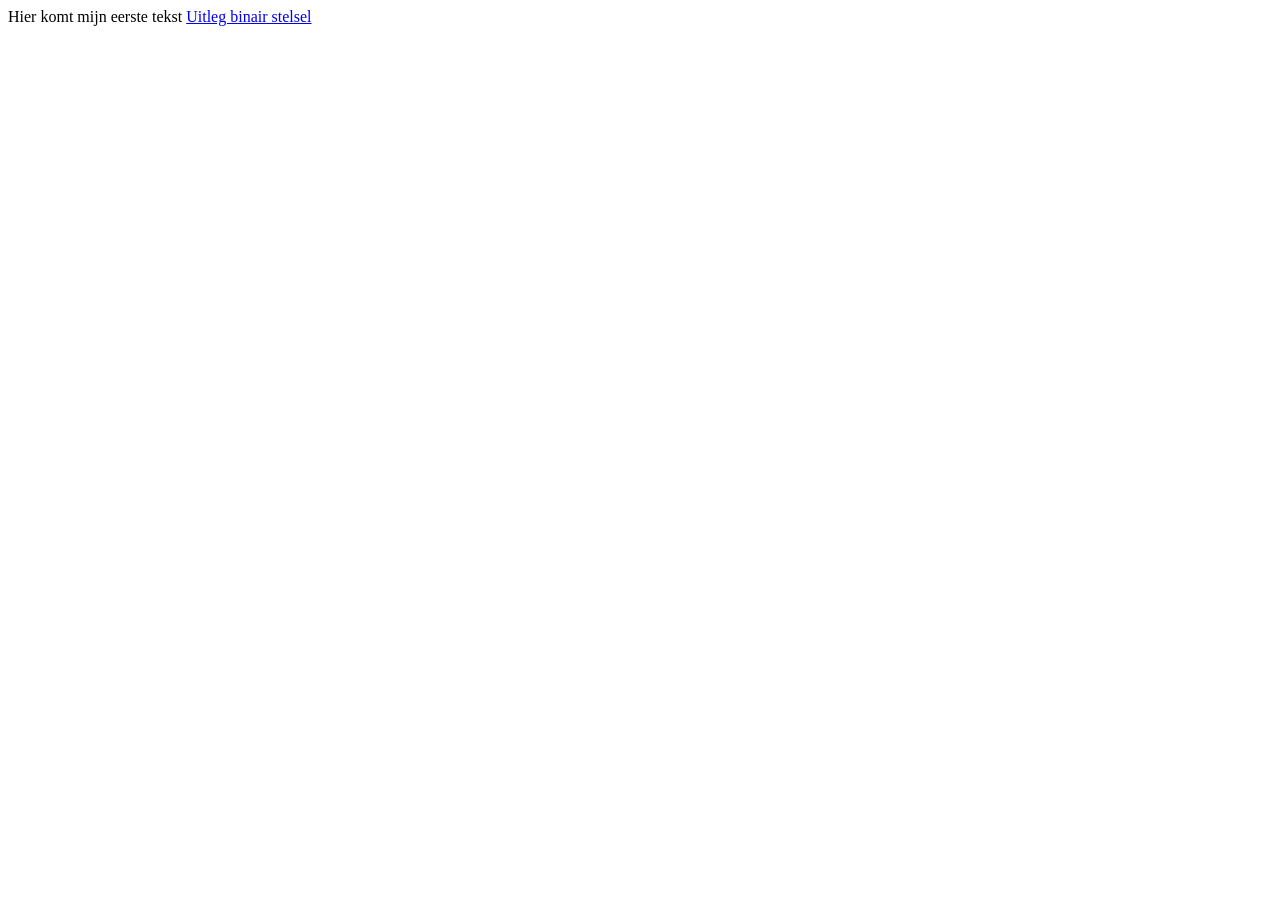
==== index.html @ 841c455b "yo" ====
<!DOCTYPE html> <!--dit is de homepage van mijn site-->
<html> <!--dit is het html-element-->
<head>
<title>Het eerste begin</title>
<meta charset="utf-8">
</head>
<body>

Hier komt mijn eerste tekst

<a href="binairstelsel.html">Uitleg binair stelsel</a>

</body>
</html>
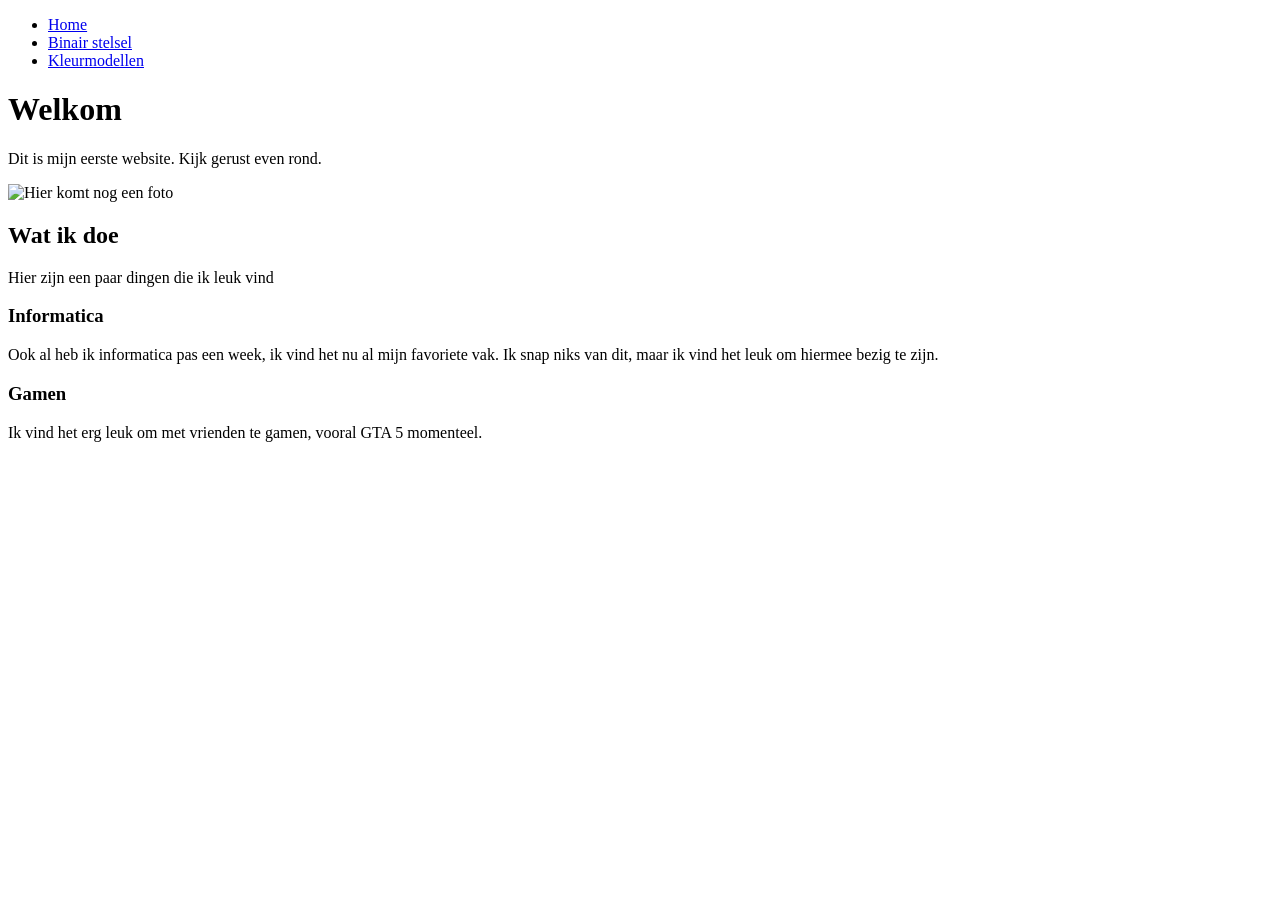
==== commit c68ff277: "officieel" ====
--- a/index.html
+++ b/index.html
@@ -1,14 +1,54 @@
-<!DOCTYPE html> <!--dit is de homepage van mijn site-->
-<html> <!--dit is het html-element-->
-<head>
-<title>Het eerste begin</title>
-<meta charset="utf-8">
-</head>
-<body>
+<!DOCTYPE html> <!-- dit is de homepage van mijn site -->
+<html lang="nl"> <!-- hier begint de pagina -->
+  <head>
+    <title>Mijn website</title>
+    <meta charset="utf-8">
+    <!-- hier koppel ik het css-bestand aan deze pagina -->
+    <link rel="stylesheet" type="text/css" href="opmaak.css">
+  </head>
+  <body>
 
-Hier komt mijn eerste tekst
+    <!-- bovenste deel: links het menu en de tekst, rechts de foto -->
+    <div class="boven">
 
-<a href="binairstelsel.html">Uitleg binair stelsel</a>
+      <div class="links">
+        <!-- het menu, dit staat op elke pagina hetzelfde -->
+        <ul>
+          <li><a href="index.html">Home</a></li>
+          <li><a href="binairstelsel.html">Binair stelsel</a></li>
+          <li><a href="kleurmodellen.html">Kleurmodellen</a></li>
+        </ul>
 
-</body>
-</html>+        <h1>Welkom</h1>
+        <p>Dit is mijn eerste website. Kijk gerust even rond.</p>
+      </div>
+
+      <div class="foto">
+        <img src="foto.jpg" alt="Hier komt nog een foto">
+      </div>
+
+    </div>
+
+    <!-- onderste deel: wat ik doe -->
+    <div class="wat">
+      <h2>Wat ik doe</h2>
+      <p>Hier zijn een paar dingen die ik leuk vind</p>
+
+      <!-- twee kolommen naast elkaar -->
+      <div class="kolommen">
+
+        <div class="kolom1">
+          <h3>Informatica</h3>
+          <p>Ook al heb ik informatica pas een week, ik vind het nu al mijn favoriete vak. Ik snap niks van dit, maar ik vind het leuk om hiermee bezig te zijn.</p>
+        </div>
+
+        <div class="kolom2">
+          <h3>Gamen</h3>
+          <p>Ik vind het erg leuk om met vrienden te gamen, vooral GTA 5 momenteel.</p>
+        </div>
+
+      </div>
+    </div>
+
+  </body>
+</html>
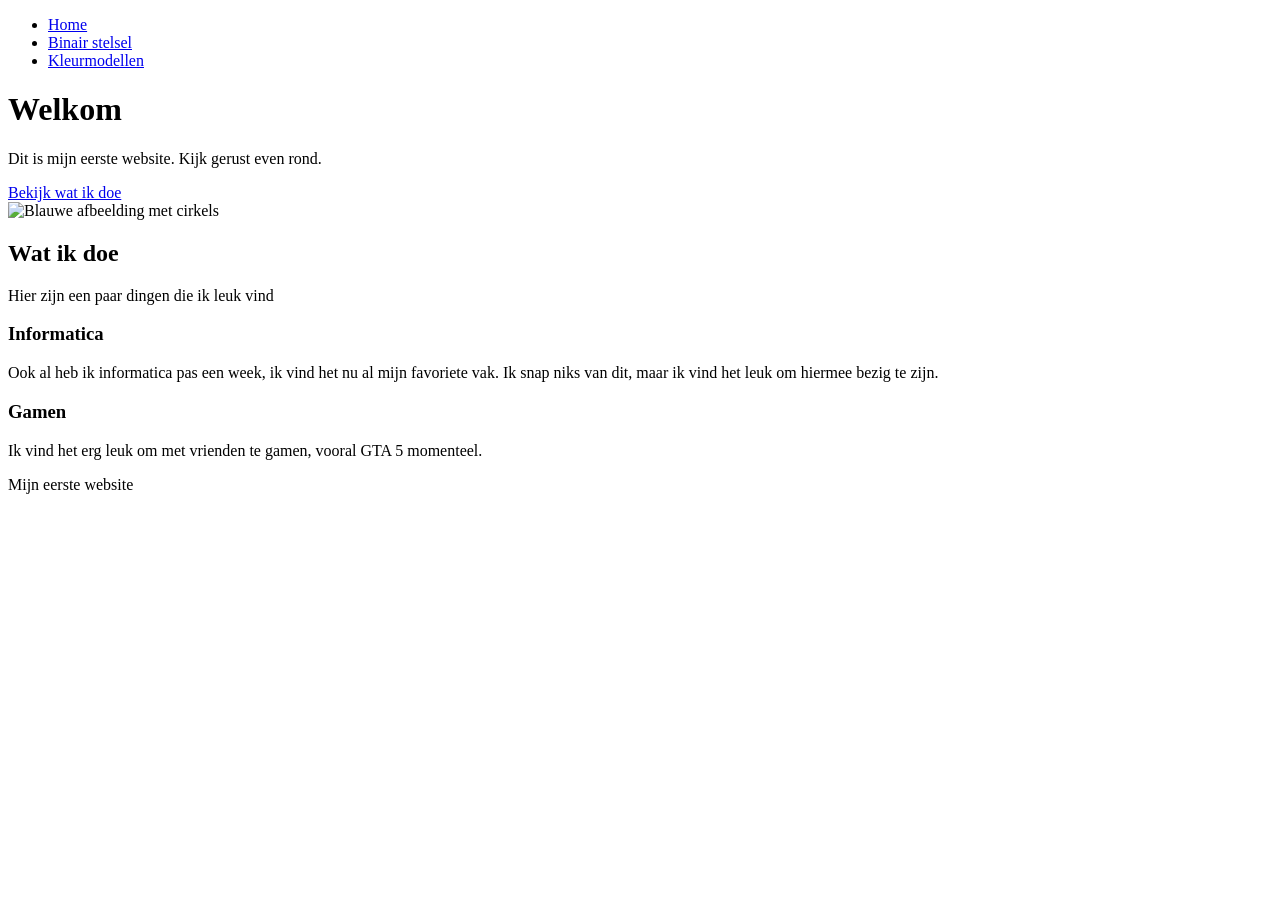
==== commit 8e8cdb6f: "officieel" ====
--- a/index.html
+++ b/index.html
@@ -3,38 +3,43 @@
   <head>
     <title>Mijn website</title>
     <meta charset="utf-8">
+    <!-- zodat de pagina ook op een telefoon goed past -->
+    <meta name="viewport" content="width=device-width, initial-scale=1">
     <!-- hier koppel ik het css-bestand aan deze pagina -->
     <link rel="stylesheet" type="text/css" href="opmaak.css">
   </head>
   <body>
 
-    <!-- bovenste deel: links het menu en de tekst, rechts de foto -->
+    <!-- bovenste deel: links het menu en de tekst, rechts de afbeelding -->
     <div class="boven">
 
       <div class="links">
         <!-- het menu, dit staat op elke pagina hetzelfde -->
         <ul>
-          <li><a href="index.html">Home</a></li>
+          <li><a class="actief" href="index.html">Home</a></li>
           <li><a href="binairstelsel.html">Binair stelsel</a></li>
           <li><a href="kleurmodellen.html">Kleurmodellen</a></li>
         </ul>
 
         <h1>Welkom</h1>
         <p>Dit is mijn eerste website. Kijk gerust even rond.</p>
+
+        <!-- deze link springt naar het stuk hieronder met id="wat" -->
+        <a class="knop" href="#wat">Bekijk wat ik doe</a>
       </div>
 
       <div class="foto">
-        <img src="foto.jpg" alt="Hier komt nog een foto">
+        <img src="foto.svg" alt="Blauwe afbeelding met cirkels">
       </div>
 
     </div>
 
     <!-- onderste deel: wat ik doe -->
-    <div class="wat">
+    <div class="wat" id="wat">
       <h2>Wat ik doe</h2>
       <p>Hier zijn een paar dingen die ik leuk vind</p>
 
-      <!-- twee kolommen naast elkaar -->
+      <!-- twee kaarten naast elkaar -->
       <div class="kolommen">
 
         <div class="kolom1">
@@ -50,5 +55,7 @@
       </div>
     </div>
 
+    <footer>Mijn eerste website</footer>
+
   </body>
-</html>
+</html>
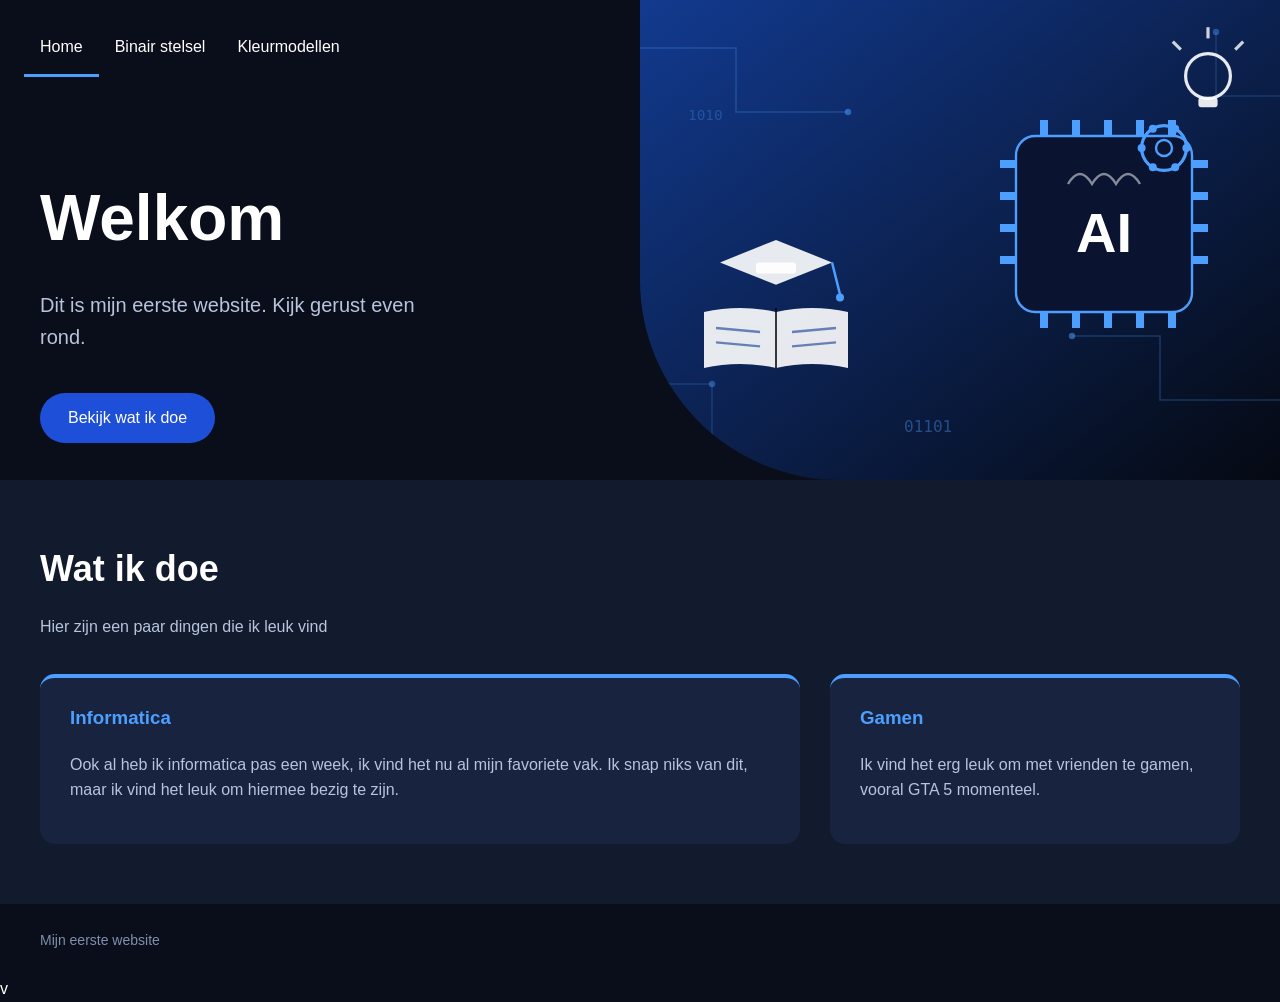
==== commit 5063e107: "Officieel" ====
--- a/index.html
+++ b/index.html
@@ -29,7 +29,7 @@
       </div>
 
       <div class="foto">
-        <img src="foto.svg" alt="Blauwe afbeelding met cirkels">
+        <img src="foto.svg" alt="Chip met AI, een boek en een diploma">
       </div>
 
     </div>
@@ -58,4 +58,4 @@
     <footer>Mijn eerste website</footer>
 
   </body>
-</html>+</html>v
--- a/opmaak.css
+++ b/opmaak.css
@@ -0,0 +1,181 @@
+body {
+  margin: 0;
+  background-color: #0a0e1a;
+  color: white;
+  font-family: Arial, sans-serif;
+  line-height: 1.6;
+}
+
+p {
+  color: #b8c4dc;
+}
+
+a {
+  color: #4d9fff;
+}
+
+ul {
+  list-style-type: none;
+  margin: 0;
+  padding: 0;
+  overflow: hidden;
+}
+
+.links ul {
+  margin-left: -16px;
+}
+
+li {
+  float: left;
+}
+
+li a {
+  display: block;
+  color: white;
+  padding: 14px 16px;
+  text-decoration: none;
+  border-bottom: 3px solid transparent;
+}
+
+li a:hover {
+  background-color: #1e4fd8;
+}
+
+li a.actief {
+  border-bottom: 3px solid #4d9fff;
+}
+
+.boven {
+  display: flex;
+}
+
+.links {
+  width: 50%;
+  padding: 20px 40px;
+  box-sizing: border-box;
+}
+
+h1 {
+  font-size: 64px;
+  margin: 90px 0 10px 0;
+}
+
+.links p {
+  font-size: 20px;
+  max-width: 420px;
+}
+
+.knop {
+  display: inline-block;
+  margin-top: 20px;
+  padding: 12px 28px;
+  background-color: #1e4fd8;
+  color: white;
+  text-decoration: none;
+  border-radius: 30px;
+}
+
+.knop:hover {
+  background-color: #4d9fff;
+}
+
+.foto {
+  width: 50%;
+}
+
+.foto img {
+  display: block;
+  width: 100%;
+  border-bottom-left-radius: 200px;
+}
+
+.wat {
+  background-color: #121a2e;
+  padding: 60px 40px;
+}
+
+h2 {
+  font-size: 36px;
+  margin: 0 0 5px 0;
+}
+
+.kolommen {
+  display: flex;
+  gap: 30px;
+  margin-top: 35px;
+}
+
+.kolom1 {
+  flex: 2;
+}
+
+.kolom2 {
+  flex: 1;
+}
+
+.kolom1, .kolom2 {
+  background-color: #182340;
+  padding: 25px 30px;
+  border-radius: 15px;
+  border-top: 4px solid #4d9fff;
+}
+
+h3 {
+  color: #4d9fff;
+  margin-top: 0;
+}
+
+footer {
+  padding: 25px 40px;
+  color: #7f8fae;
+  font-size: 14px;
+}
+
+table {
+  border-collapse: collapse;
+  margin-top: 20px;
+}
+
+th, td {
+  border: 1px solid #2a3a5c;
+  padding: 10px 16px;
+  text-align: center;
+}
+
+th {
+  background-color: #182340;
+  color: #4d9fff;
+}
+
+td {
+  color: #b8c4dc;
+}
+
+.kleurenfoto {
+  margin-top: 30px;
+  max-width: 480px;
+}
+
+.kleurenfoto img {
+  width: 100%;
+  border-radius: 15px;
+}
+
+@media (max-width: 700px) {
+  .boven, .kolommen {
+    display: block;
+  }
+  .links, .foto {
+    width: 100%;
+  }
+  h1 {
+    font-size: 44px;
+    margin-top: 40px;
+  }
+  .foto img {
+    border-bottom-left-radius: 80px;
+  }
+  .kolom1, .kolom2 {
+    margin-bottom: 20px;
+  }
+}
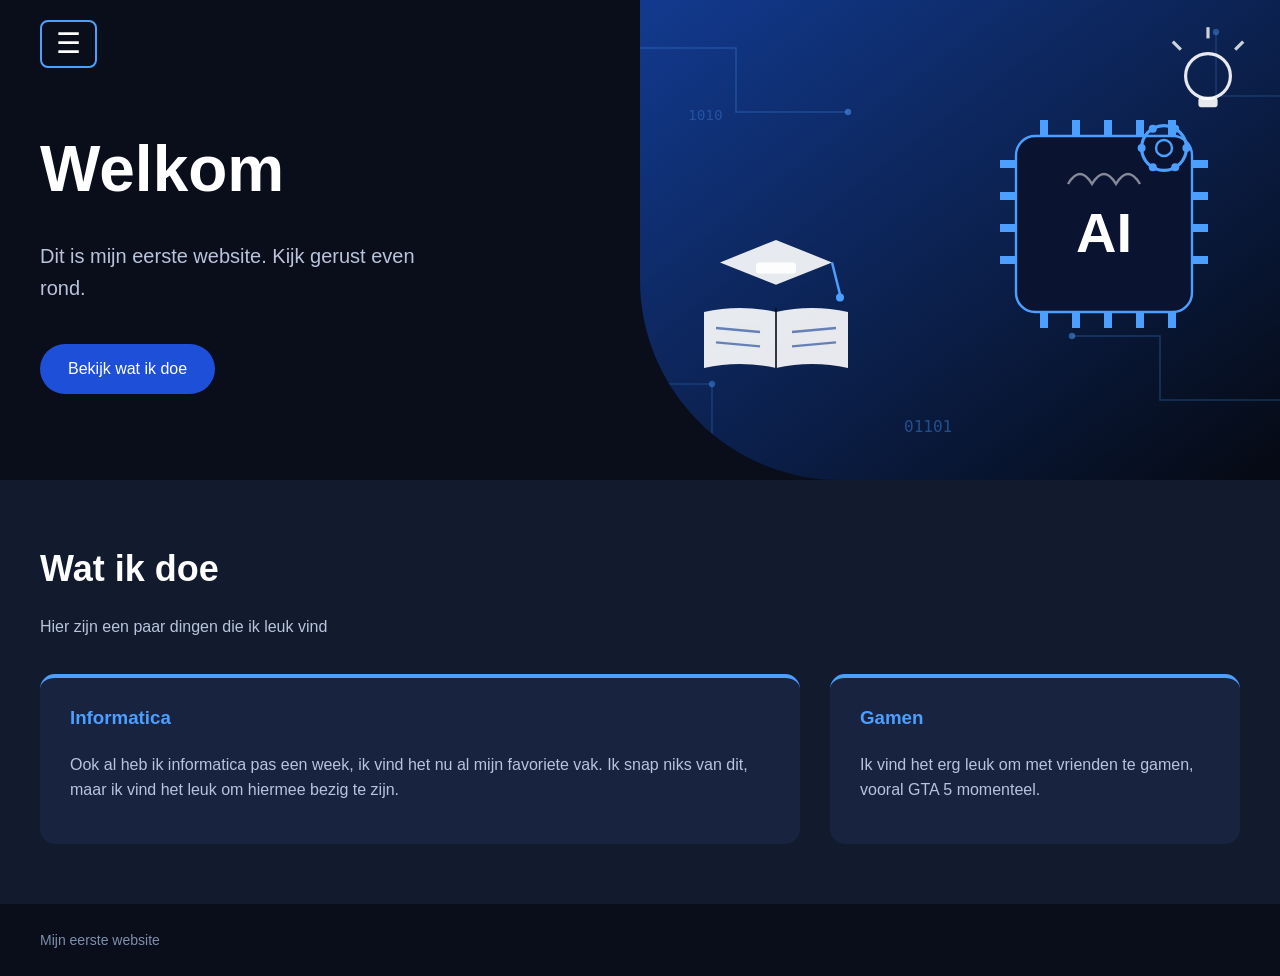
==== commit a5b49e2e: "Officieel" ====
--- a/index.html
+++ b/index.html
@@ -14,12 +14,16 @@
     <div class="boven">
 
       <div class="links">
-        <!-- het menu, dit staat op elke pagina hetzelfde -->
-        <ul>
-          <li><a class="actief" href="index.html">Home</a></li>
-          <li><a href="binairstelsel.html">Binair stelsel</a></li>
-          <li><a href="kleurmodellen.html">Kleurmodellen</a></li>
-        </ul>
+        <!-- hamburgermenu: klik op het icoon om de lijst open of dicht te klappen -->
+        <div class="menubalk">
+          <input type="checkbox" id="menu-toggle" class="menu-toggle">
+          <label for="menu-toggle" class="hamburger">☰</label>
+          <ul class="menu">
+            <li><a class="actief" href="index.html">Home</a></li>
+            <li><a href="binairstelsel.html">Binair stelsel</a></li>
+            <li><a href="kleurmodellen.html">Kleurmodellen</a></li>
+          </ul>
+        </div>
 
         <h1>Welkom</h1>
         <p>Dit is mijn eerste website. Kijk gerust even rond.</p>
@@ -58,4 +62,4 @@
     <footer>Mijn eerste website</footer>
 
   </body>
-</html>v
+</html>
--- a/opmaak.css
+++ b/opmaak.css
@@ -14,35 +14,65 @@
   color: #4d9fff;
 }
 
-ul {
-  list-style-type: none;
+.menubalk {
+  position: relative;
+  margin-bottom: 50px;
+}
+
+.menu-toggle {
+  display: none;
+}
+
+.hamburger {
+  display: inline-block;
+  cursor: pointer;
+  font-size: 28px;
+  line-height: 1;
+  padding: 8px 14px;
+  border: 2px solid #4d9fff;
+  border-radius: 8px;
+  transition: background-color 0.15s ease;
+}
+
+.hamburger:hover {
+  background-color: #1e4fd8;
+}
+
+.menu {
+  display: none;
+  flex-direction: column;
+  position: absolute;
+  top: 55px;
+  left: 0;
   margin: 0;
   padding: 0;
+  list-style-type: none;
+  background-color: #121a2e;
+  border: 2px solid #4d9fff;
+  border-radius: 8px;
   overflow: hidden;
-}
-
-.links ul {
-  margin-left: -16px;
-}
-
-li {
-  float: left;
-}
-
-li a {
+  min-width: 190px;
+  z-index: 10;
+}
+
+.menu-toggle:checked ~ .menu {
+  display: flex;
+}
+
+.menu li a {
   display: block;
   color: white;
-  padding: 14px 16px;
+  padding: 14px 20px;
   text-decoration: none;
-  border-bottom: 3px solid transparent;
-}
-
-li a:hover {
-  background-color: #1e4fd8;
-}
-
-li a.actief {
-  border-bottom: 3px solid #4d9fff;
+  transition: background-color 0.15s ease;
+}
+
+.menu li a:hover {
+  background-color: #1e4fd8;
+}
+
+.menu li a.actief {
+  background-color: #1e4fd8;
 }
 
 .boven {
@@ -57,7 +87,7 @@
 
 h1 {
   font-size: 64px;
-  margin: 90px 0 10px 0;
+  margin: 10px 0 10px 0;
 }
 
 .links p {
@@ -73,6 +103,7 @@
   color: white;
   text-decoration: none;
   border-radius: 30px;
+  transition: background-color 0.15s ease;
 }
 
 .knop:hover {
@@ -118,6 +149,11 @@
   padding: 25px 30px;
   border-radius: 15px;
   border-top: 4px solid #4d9fff;
+  transition: transform 0.15s ease;
+}
+
+.kolom1:hover, .kolom2:hover {
+  transform: translateY(-4px);
 }
 
 h3 {
@@ -170,7 +206,6 @@
   }
   h1 {
     font-size: 44px;
-    margin-top: 40px;
   }
   .foto img {
     border-bottom-left-radius: 80px;
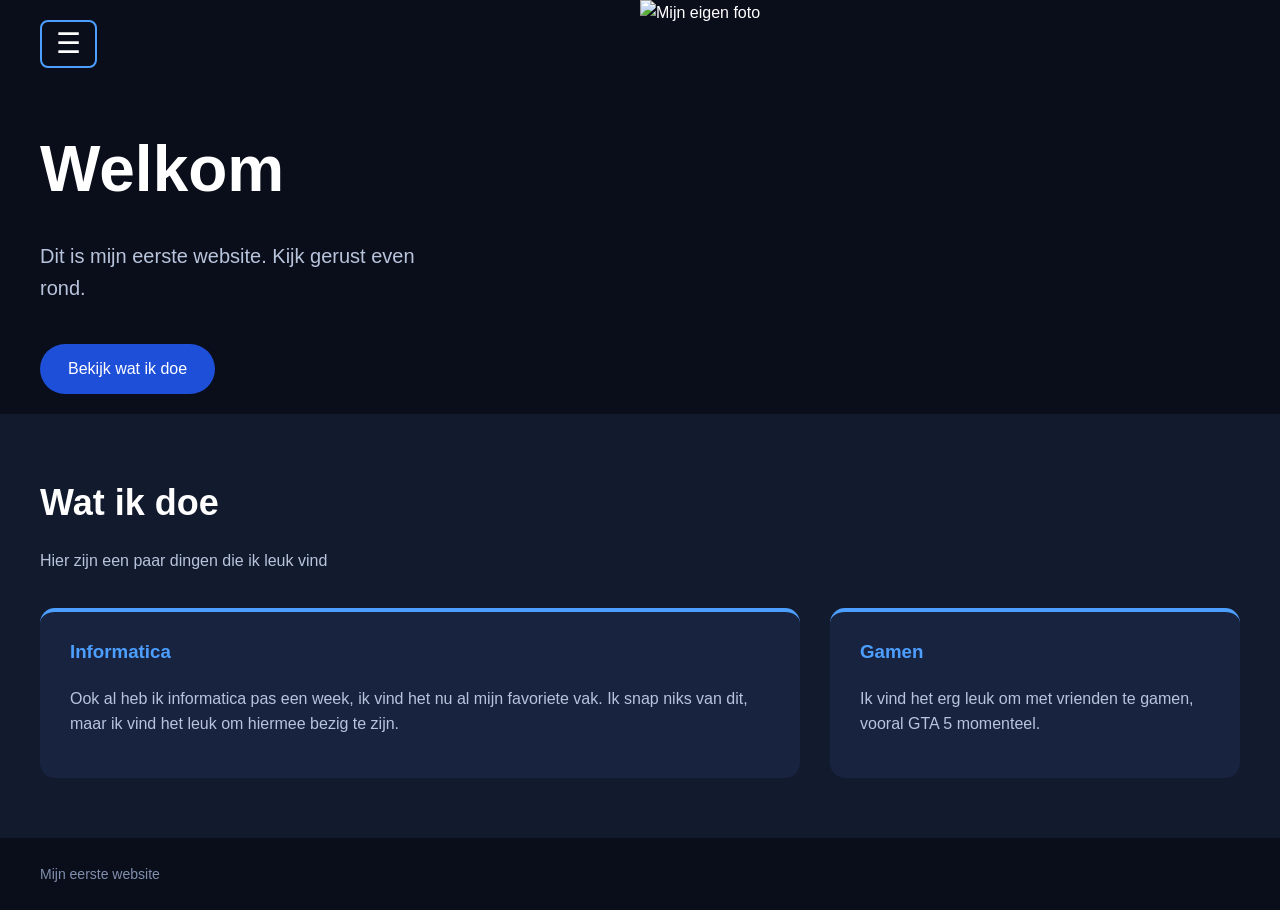
==== commit 69c5bbf9: "Officieel" ====
--- a/index.html
+++ b/index.html
@@ -10,20 +10,19 @@
   </head>
   <body>
 
-    <!-- bovenste deel: links het menu en de tekst, rechts de afbeelding -->
+    <!-- bovenste deel: links het menu en de tekst, rechts de foto -->
     <div class="boven">
 
       <div class="links">
-        <!-- hamburgermenu: klik op het icoon om de lijst open of dicht te klappen -->
-        <div class="menubalk">
-          <input type="checkbox" id="menu-toggle" class="menu-toggle">
-          <label for="menu-toggle" class="hamburger">☰</label>
+        <!-- hamburgermenu: details/summary is een ingebouwd html-element, klik op summary om open of dicht te klappen -->
+        <details class="menubalk">
+          <summary>☰</summary>
           <ul class="menu">
             <li><a class="actief" href="index.html">Home</a></li>
             <li><a href="binairstelsel.html">Binair stelsel</a></li>
             <li><a href="kleurmodellen.html">Kleurmodellen</a></li>
           </ul>
-        </div>
+        </details>
 
         <h1>Welkom</h1>
         <p>Dit is mijn eerste website. Kijk gerust even rond.</p>
@@ -32,8 +31,9 @@
         <a class="knop" href="#wat">Bekijk wat ik doe</a>
       </div>
 
+      <!-- upload zelf een foto met de naam foto.jpg -->
       <div class="foto">
-        <img src="foto.svg" alt="Chip met AI, een boek en een diploma">
+        <img src="foto.jpg" alt="Mijn eigen foto">
       </div>
 
     </div>
--- a/opmaak.css
+++ b/opmaak.css
@@ -19,28 +19,26 @@
   margin-bottom: 50px;
 }
 
-.menu-toggle {
-  display: none;
-}
-
-.hamburger {
+.menubalk summary {
+  cursor: pointer;
   display: inline-block;
-  cursor: pointer;
   font-size: 28px;
   line-height: 1;
   padding: 8px 14px;
   border: 2px solid #4d9fff;
   border-radius: 8px;
-  transition: background-color 0.15s ease;
-}
-
-.hamburger:hover {
+  list-style: none;
+}
+
+.menubalk summary::-webkit-details-marker {
+  display: none;
+}
+
+.menubalk[open] summary {
   background-color: #1e4fd8;
 }
 
 .menu {
-  display: none;
-  flex-direction: column;
   position: absolute;
   top: 55px;
   left: 0;
@@ -55,10 +53,6 @@
   z-index: 10;
 }
 
-.menu-toggle:checked ~ .menu {
-  display: flex;
-}
-
 .menu li a {
   display: block;
   color: white;
@@ -117,6 +111,8 @@
 .foto img {
   display: block;
   width: 100%;
+  height: 100%;
+  object-fit: cover;
   border-bottom-left-radius: 200px;
 }
 
@@ -204,6 +200,9 @@
   .links, .foto {
     width: 100%;
   }
+  .foto img {
+    height: 250px;
+  }
   h1 {
     font-size: 44px;
   }
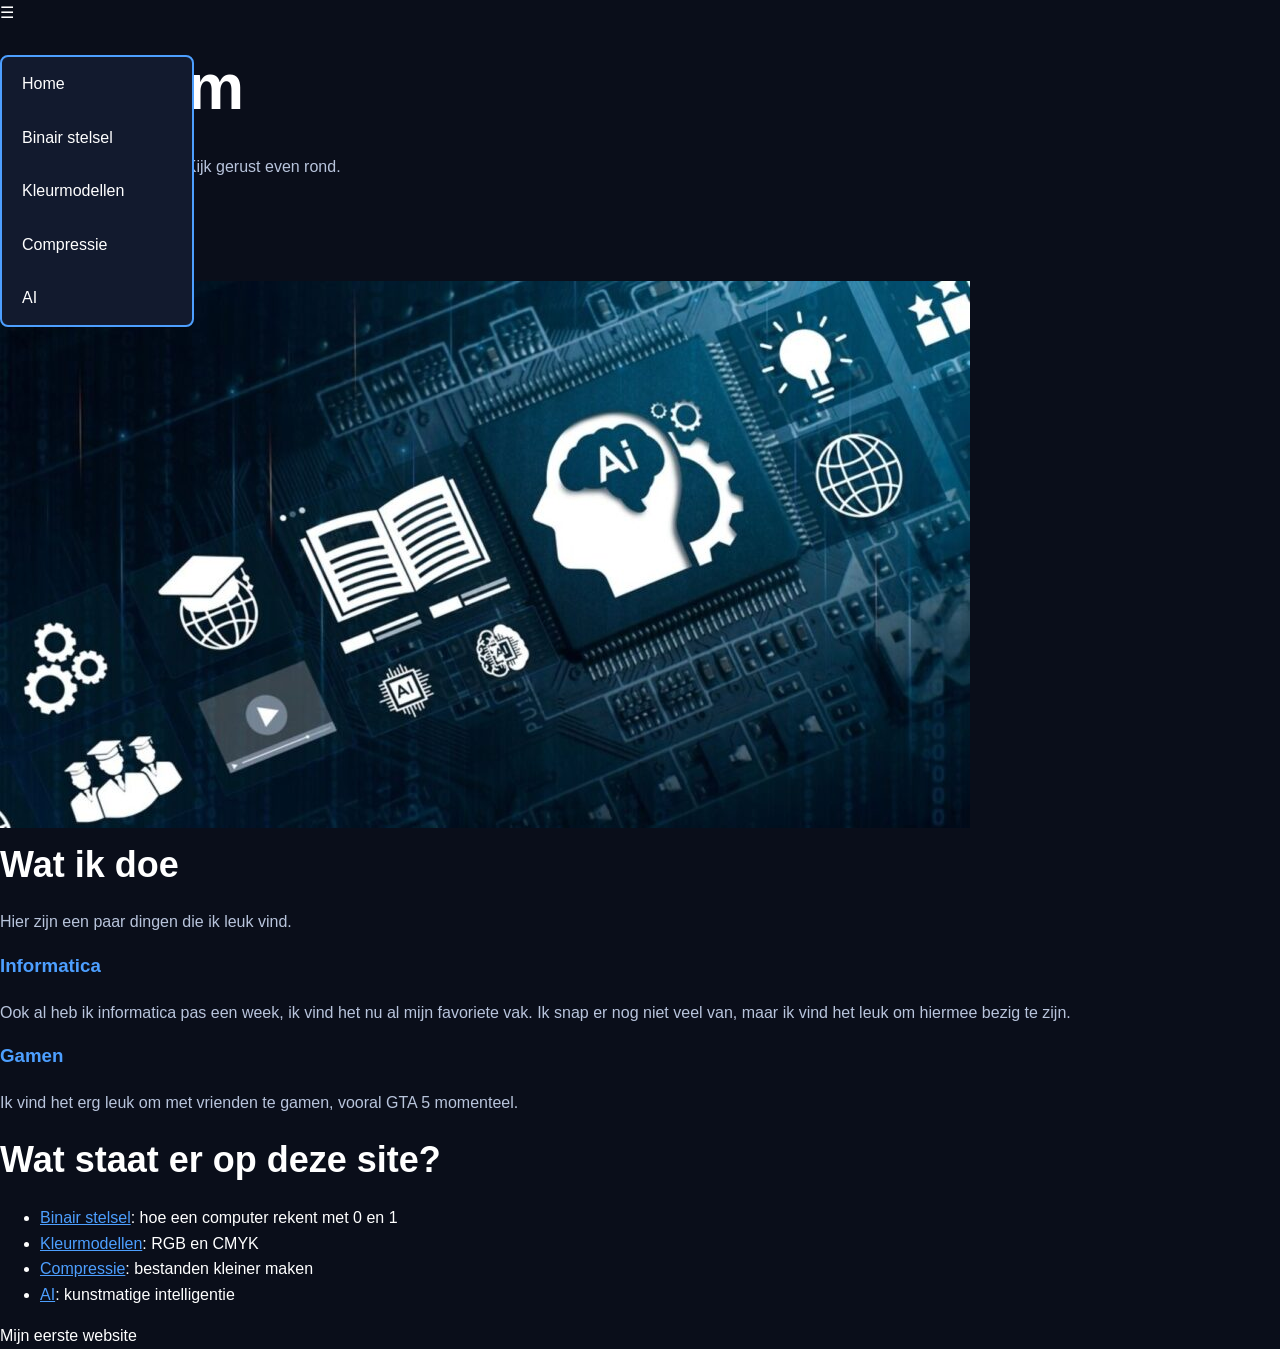
==== commit e76e02f7: "Officieel" ====
--- a/index.html
+++ b/index.html
@@ -1,65 +1,43 @@
-<!DOCTYPE html> <!-- dit is de homepage van mijn site -->
-<html lang="nl"> <!-- hier begint de pagina -->
-  <head>
-    <title>Mijn website</title>
-    <meta charset="utf-8">
-    <!-- zodat de pagina ook op een telefoon goed past -->
-    <meta name="viewport" content="width=device-width, initial-scale=1">
-    <!-- hier koppel ik het css-bestand aan deze pagina -->
-    <link rel="stylesheet" type="text/css" href="opmaak.css">
-  </head>
-  <body>
+<!DOCTYPE html> <!-- dit is een HTML5-pagina -->
+<html lang="nl">
+<head>
+  <meta charset="utf-8">
+  <meta name="viewport" content="width=device-width, initial-scale=1"> <!-- zorgt dat de site goed past op een telefoon -->
+  <title>Mijn website</title> <!-- titel die in het tabblad staat -->
+  <link rel="stylesheet" type="text/css" href="opmaak.css"> <!-- koppelt de opmaak (CSS) aan deze pagina -->
+</head>
+<body>
+  <!-- MENU: knop voor op de telefoon; klikken laat het menu zien of verdwijnen -->
+  <div class="hamburger" onclick="document.getElementById('menu').classList.toggle('open')">☰</div>
+  <!-- MENU: een lijst (ul) met links (a). Dit blok staat op elke pagina -->
+  <ul class="menu" id="menu">
+    <li><a href="index.html">Home</a></li>
+    <li><a href="binairstelsel.html">Binair stelsel</a></li>
+    <li><a href="kleurmodellen.html">Kleurmodellen</a></li>
+    <li><a href="compressie.html">Compressie</a></li>
+    <li><a href="ai.html">AI</a></li>
+  </ul>
+  <div class="inhoud"> <!-- div = container voor de hele inhoud van de pagina -->
+    <h1>Welkom</h1> <!-- h1 = de grootste kop -->
+    <p>Dit is mijn eerste website. Kijk gerust even rond.</p> <!-- p = paragraaf -->
+    <p><a class="knop" href="#wat">Bekijk wat ik doe</a></p> <!-- knop die naar het stuk hieronder springt (anker #wat) -->
+    <img class="rond" src="foto.jpg" alt="Mijn eigen foto"> <!-- img = afbeelding, alt = tekst als de foto niet laadt -->
 
-    <!-- bovenste deel: links het menu en de tekst, rechts de foto -->
-    <div class="boven">
+    <h2 id="wat">Wat ik doe</h2> <!-- id="wat" is het doel van de knop hierboven -->
+    <p>Hier zijn een paar dingen die ik leuk vind.</p>
+    <h3>Informatica</h3> <!-- h3 = kleinere kop -->
+    <p>Ook al heb ik informatica pas een week, ik vind het nu al mijn favoriete vak. Ik snap er nog niet veel van, maar ik vind het leuk om hiermee bezig te zijn.</p>
+    <h3>Gamen</h3>
+    <p>Ik vind het erg leuk om met vrienden te gamen, vooral GTA 5 momenteel.</p>
 
-      <div class="links">
-        <!-- hamburgermenu: details/summary is een ingebouwd html-element, klik op summary om open of dicht te klappen -->
-        <details class="menubalk">
-          <summary>☰</summary>
-          <ul class="menu">
-            <li><a class="actief" href="index.html">Home</a></li>
-            <li><a href="binairstelsel.html">Binair stelsel</a></li>
-            <li><a href="kleurmodellen.html">Kleurmodellen</a></li>
-          </ul>
-        </details>
-
-        <h1>Welkom</h1>
-        <p>Dit is mijn eerste website. Kijk gerust even rond.</p>
-
-        <!-- deze link springt naar het stuk hieronder met id="wat" -->
-        <a class="knop" href="#wat">Bekijk wat ik doe</a>
-      </div>
-
-      <!-- upload zelf een foto met de naam foto.jpg -->
-      <div class="foto">
-        <img src="foto.jpg" alt="Mijn eigen foto">
-      </div>
-
-    </div>
-
-    <!-- onderste deel: wat ik doe -->
-    <div class="wat" id="wat">
-      <h2>Wat ik doe</h2>
-      <p>Hier zijn een paar dingen die ik leuk vind</p>
-
-      <!-- twee kaarten naast elkaar -->
-      <div class="kolommen">
-
-        <div class="kolom1">
-          <h3>Informatica</h3>
-          <p>Ook al heb ik informatica pas een week, ik vind het nu al mijn favoriete vak. Ik snap niks van dit, maar ik vind het leuk om hiermee bezig te zijn.</p>
-        </div>
-
-        <div class="kolom2">
-          <h3>Gamen</h3>
-          <p>Ik vind het erg leuk om met vrienden te gamen, vooral GTA 5 momenteel.</p>
-        </div>
-
-      </div>
-    </div>
-
-    <footer>Mijn eerste website</footer>
-
-  </body>
+    <h2>Wat staat er op deze site?</h2>
+    <ul> <!-- gewone lijst met links naar de andere pagina's -->
+      <li><a href="binairstelsel.html">Binair stelsel</a>: hoe een computer rekent met 0 en 1</li>
+      <li><a href="kleurmodellen.html">Kleurmodellen</a>: RGB en CMYK</li>
+      <li><a href="compressie.html">Compressie</a>: bestanden kleiner maken</li>
+      <li><a href="ai.html">AI</a>: kunstmatige intelligentie</li>
+    </ul>
+  </div>
+  <div class="voet">Mijn eerste website</div> <!-- voetregel, op elke pagina hetzelfde -->
+</body>
 </html>
--- a/opmaak.css
+++ b/opmaak.css
@@ -1,137 +1,182 @@
+/* ===== ALGEMEEN: dingen die voor de hele site gelden ===== */
+
+/* body = de hele pagina. Donkerblauwe achtergrond, witte tekst, klaar */
 body {
-  margin: 0;
-  background-color: #0a0e1a;
-  color: white;
-  font-family: Arial, sans-serif;
-  line-height: 1.6;
-}
-
+  margin: 0;                      /* geen rand om de pagina heen */
+  background-color: #0a0e1a;      /* donkerblauw, lijkt me gewoon cool */
+  color: white;                   /* tekstkleur, want donker + zwarte tekst = niks zien */
+  font-family: Arial, sans-serif; /* lettertype, Arial is saai maar werkt altijd */
+  line-height: 1.6;               /* ruimte tussen de regels, anders lijkt het een brij */
+}
+
+/* alle paragrafen (p) iets grijsblauw ipv wit, ziet er rustiger uit */
 p {
   color: #b8c4dc;
 }
 
+/* alle links blauw, anders zijn ze paars/lelijk */
 a {
   color: #4d9fff;
 }
 
+
+/* ===== MENU (het hamburgerding bovenin) ===== */
+
+/* de doos om het hele menu heen */
 .menubalk {
-  position: relative;
-  margin-bottom: 50px;
-}
-
+  position: relative;   /* nodig zodat het uitklapmenu eronder blijft hangen */
+  margin-bottom: 50px;  /* ruimte onder het knopje zodat het niet tegen de titel plakt */
+}
+
+/* het knopje met die 3 streepjes ☰ */
 .menubalk summary {
-  cursor: pointer;
-  display: inline-block;
-  font-size: 28px;
+  cursor: pointer;               /* handje als je er met je muis op staat */
+  display: inline-block;         /* knopje is zo breed als nodig, niet de hele regel */
+  font-size: 28px;               /* groot genoeg om op te klikken */
   line-height: 1;
-  padding: 8px 14px;
-  border: 2px solid #4d9fff;
-  border-radius: 8px;
-  list-style: none;
-}
-
+  padding: 8px 14px;             /* ruimte binnen het knopje */
+  border: 2px solid #4d9fff;     /* blauw randje */
+  border-radius: 8px;            /* afgeronde hoekjes */
+  list-style: none;              /* haalt het standaard pijltje weg */
+}
+
+/* het standaard pijltje weghalen voor Chrome en dat soort browsers */
 .menubalk summary::-webkit-details-marker {
   display: none;
 }
 
+/* als het menu open is wordt het knopje felblauw */
 .menubalk[open] summary {
   background-color: #1e4fd8;
 }
 
+/* de lijst met links die uitklapt */
 .menu {
-  position: absolute;
-  top: 55px;
-  left: 0;
+  position: absolute;            /* zweeft los over de rest heen */
+  top: 55px;                     /* 55px van boven = net onder het knopje */
+  left: 0;                       /* helemaal links */
   margin: 0;
   padding: 0;
-  list-style-type: none;
+  list-style-type: none;         /* geen bolletjes voor de lijst */
   background-color: #121a2e;
   border: 2px solid #4d9fff;
   border-radius: 8px;
-  overflow: hidden;
-  min-width: 190px;
-  z-index: 10;
-}
-
+  overflow: hidden;              /* zodat de hoekjes mooi rond blijven */
+  min-width: 190px;              /* minimaal zo breed, anders wordt het smal */
+  z-index: 10;                   /* ligt boven de andere dingen, anders verdwijnt het eronder */
+}
+
+/* elke link in het menu */
 .menu li a {
-  display: block;
+  display: block;                /* hele balk is klikbaar, niet alleen de tekst */
   color: white;
-  padding: 14px 20px;
-  text-decoration: none;
-  transition: background-color 0.15s ease;
-}
-
+  padding: 14px 20px;            /* eerst boven/onder, dan links/rechts */
+  text-decoration: none;         /* geen streepje onder de link */
+  transition: background-color 0.15s ease; /* kleur verandert soepel ipv ineens */
+}
+
+/* als je er met je muis overheen gaat (hover) wordt het blauw */
 .menu li a:hover {
   background-color: #1e4fd8;
 }
 
+/* de pagina waar je nu op zit is altijd blauw */
 .menu li a.actief {
   background-color: #1e4fd8;
 }
 
+
+/* ===== BOVENSTE DEEL: tekst links, foto rechts ===== */
+
+/* flex = dingen naast elkaar zetten ipv onder elkaar */
 .boven {
   display: flex;
 }
 
+/* de tekstkant, 50% van de breedte */
 .links {
   width: 50%;
-  padding: 20px 40px;
-  box-sizing: border-box;
-}
-
+  padding: 20px 40px;            /* ruimte binnenin zodat de tekst niet tegen de rand zit */
+  box-sizing: border-box;        /* padding telt mee in de 50%, anders past het niet */
+}
+
+/* als er geen foto is mag de tekst de hele breedte (tot 700px) */
+.boven-zonder-foto .links {
+  width: 100%;
+  max-width: 700px;
+}
+
+/* de grote titel */
 h1 {
-  font-size: 64px;
-  margin: 10px 0 10px 0;
-}
-
+  font-size: 64px;               /* groot, het is de titel */
+  margin: 10px 0 10px 0;         /* boven, rechts, onder, links */
+}
+
+/* paragrafen in de tekstkant: iets groter en niet te breed */
 .links p {
   font-size: 20px;
-  max-width: 420px;
-}
-
+  max-width: 420px;              /* anders worden de regels te lang om te lezen */
+}
+
+/* de knop ("Bekijk wat ik doe") */
 .knop {
   display: inline-block;
   margin-top: 20px;
   padding: 12px 28px;
   background-color: #1e4fd8;
   color: white;
-  text-decoration: none;
-  border-radius: 30px;
+  text-decoration: none;         /* geen streepje onder de tekst */
+  border-radius: 30px;           /* heel rond, dan lijkt het een echte knop */
   transition: background-color 0.15s ease;
 }
 
+/* knop wordt lichter als je er overheen gaat */
 .knop:hover {
   background-color: #4d9fff;
 }
 
+/* de fotokant, de andere 50% */
 .foto {
   width: 50%;
 }
 
+/* de foto zelf */
 .foto img {
-  display: block;
-  width: 100%;
+  display: block;                /* haalt een vervelend gaatje onder de foto weg */
+  width: 100%;                   /* foto vult het hele vak */
   height: 100%;
-  object-fit: cover;
-  border-bottom-left-radius: 200px;
-}
-
+  object-fit: cover;             /* foto wordt bijgesneden zodat hij past, niet uitgerekt */
+  border-bottom-left-radius: 200px; /* grote ronde hoek linksonder, voor de looks */
+}
+
+/* alleen voor de binaire stelsel pagina: hele afbeelding laten zien, niks afsnijden */
+.foto-binair img {
+  object-fit: contain;
+}
+
+
+/* ===== "WAT IK DOE" GEDEELTE ===== */
+
+/* het lichtere vak onder de bovenkant */
 .wat {
   background-color: #121a2e;
-  padding: 60px 40px;
-}
-
+  padding: 60px 40px;            /* veel ruimte, dan ziet het er minder volgepropt uit */
+}
+
+/* kopjes van niveau 2 */
 h2 {
   font-size: 36px;
   margin: 0 0 5px 0;
 }
 
+/* de twee vakken naast elkaar (Informatica en Gamen) */
 .kolommen {
-  display: flex;
-  gap: 30px;
+  display: flex;                 /* naast elkaar */
+  gap: 30px;                     /* ruimte tussen de vakken */
   margin-top: 35px;
 }
 
+/* eerste vak is 2x zo breed als het tweede (2 tegen 1) */
 .kolom1 {
   flex: 2;
 }
@@ -140,76 +185,102 @@
   flex: 1;
 }
 
+/* opmaak die voor allebei de vakken hetzelfde is, daarom 1 keer opgeschreven met een komma */
 .kolom1, .kolom2 {
   background-color: #182340;
   padding: 25px 30px;
   border-radius: 15px;
-  border-top: 4px solid #4d9fff;
+  border-top: 4px solid #4d9fff; /* blauw streepje bovenaan, ziet er netjes uit */
   transition: transform 0.15s ease;
 }
 
+/* vakje springt een beetje omhoog als je erop gaat staan */
 .kolom1:hover, .kolom2:hover {
-  transform: translateY(-4px);
-}
-
+  transform: translateY(-4px);   /* 4px omhoog (min = omhoog, vreemd maar waar) */
+}
+
+/* kopjes van niveau 3 in de vakken */
 h3 {
   color: #4d9fff;
-  margin-top: 0;
-}
-
+  margin-top: 0;                 /* anders zit er te veel ruimte boven */
+}
+
+
+/* ===== ONDERKANT ===== */
+
+/* het stukje helemaal onderaan de pagina */
 footer {
   padding: 25px 40px;
-  color: #7f8fae;
+  color: #7f8fae;                /* grijs, mag niet te veel opvallen */
   font-size: 14px;
 }
 
+
+/* ===== TABEL (binair stelsel pagina) ===== */
+
 table {
-  border-collapse: collapse;
+  border-collapse: collapse;     /* randjes van de vakjes plakken aan elkaar ipv dubbele lijnen */
   margin-top: 20px;
 }
 
+/* th = kop van een kolom, td = gewoon vakje. Allebei krijgen dit */
 th, td {
-  border: 1px solid #2a3a5c;
+  border: 1px solid #2a3a5c;     /* dun randje om elk vakje */
   padding: 10px 16px;
-  text-align: center;
-}
-
+  text-align: center;            /* getallen in het midden */
+}
+
+/* de bovenste rij (128, 64, 32...) iets anders van kleur */
 th {
   background-color: #182340;
   color: #4d9fff;
 }
 
+/* de vakjes eronder (0 en 1) */
 td {
   color: #b8c4dc;
 }
 
+
+/* ===== AFBEELDING OP DE KLEURMODELLEN PAGINA ===== */
+
 .kleurenfoto {
   margin-top: 30px;
-  max-width: 480px;
+  max-width: 480px;              /* niet te groot */
 }
 
 .kleurenfoto img {
-  width: 100%;
-  border-radius: 15px;
-}
-
+  width: 100%;                   /* past zich aan aan het vak waar hij in zit */
+  border-radius: 15px;           /* afgeronde hoekjes */
+}
+
+
+/* ===== TELEFOON ===== */
+
+/* alles hieronder werkt alleen als het scherm 700px of smaller is (dus telefoon) */
 @media (max-width: 700px) {
+  /* niks meer naast elkaar, alles gewoon onder elkaar */
   .boven, .kolommen {
     display: block;
   }
+  /* tekst en foto nemen de hele breedte */
   .links, .foto {
     width: 100%;
   }
+  /* foto niet te hoog op een telefoon */
   .foto img {
     height: 250px;
   }
+  /* titel kleiner, anders past hij niet */
   h1 {
     font-size: 44px;
   }
+  /* de ronde hoek van de foto ook kleiner */
   .foto img {
     border-bottom-left-radius: 80px;
   }
+  /* beetje ruimte tussen de vakken die nu onder elkaar staan */
   .kolom1, .kolom2 {
     margin-bottom: 20px;
   }
-}
+}
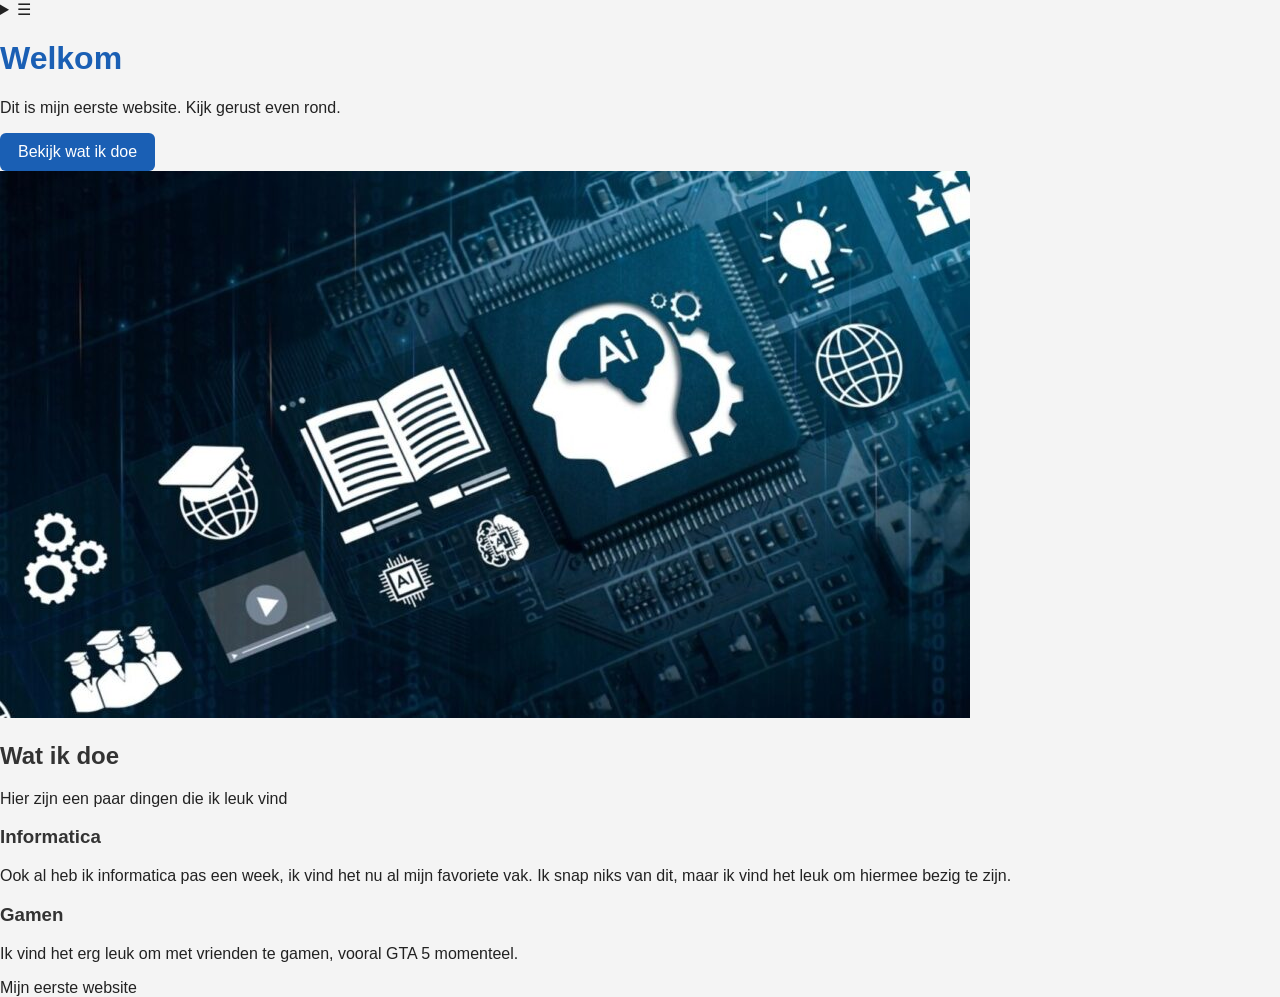
==== commit 844fb62a: "Officieel" ====
--- a/index.html
+++ b/index.html
@@ -1,43 +1,67 @@
-<!DOCTYPE html> <!-- dit is een HTML5-pagina -->
-<html lang="nl">
-<head>
-  <meta charset="utf-8">
-  <meta name="viewport" content="width=device-width, initial-scale=1"> <!-- zorgt dat de site goed past op een telefoon -->
-  <title>Mijn website</title> <!-- titel die in het tabblad staat -->
-  <link rel="stylesheet" type="text/css" href="opmaak.css"> <!-- koppelt de opmaak (CSS) aan deze pagina -->
-</head>
-<body>
-  <!-- MENU: knop voor op de telefoon; klikken laat het menu zien of verdwijnen -->
-  <div class="hamburger" onclick="document.getElementById('menu').classList.toggle('open')">☰</div>
-  <!-- MENU: een lijst (ul) met links (a). Dit blok staat op elke pagina -->
-  <ul class="menu" id="menu">
-    <li><a href="index.html">Home</a></li>
-    <li><a href="binairstelsel.html">Binair stelsel</a></li>
-    <li><a href="kleurmodellen.html">Kleurmodellen</a></li>
-    <li><a href="compressie.html">Compressie</a></li>
-    <li><a href="ai.html">AI</a></li>
-  </ul>
-  <div class="inhoud"> <!-- div = container voor de hele inhoud van de pagina -->
-    <h1>Welkom</h1> <!-- h1 = de grootste kop -->
-    <p>Dit is mijn eerste website. Kijk gerust even rond.</p> <!-- p = paragraaf -->
-    <p><a class="knop" href="#wat">Bekijk wat ik doe</a></p> <!-- knop die naar het stuk hieronder springt (anker #wat) -->
-    <img class="rond" src="foto.jpg" alt="Mijn eigen foto"> <!-- img = afbeelding, alt = tekst als de foto niet laadt -->
+<!DOCTYPE html> <!-- dit is de homepage van mijn site -->
+<html lang="nl"> <!-- hier begint de pagina -->
+  <head>
+    <title>Mijn website</title>
+    <meta charset="utf-8">
+    <!-- zodat de pagina ook op een telefoon goed past -->
+    <meta name="viewport" content="width=device-width, initial-scale=1">
+    <!-- hier koppel ik het css-bestand aan deze pagina -->
+    <link rel="stylesheet" type="text/css" href="opmaak.css">
+  </head>
+  <body>
 
-    <h2 id="wat">Wat ik doe</h2> <!-- id="wat" is het doel van de knop hierboven -->
-    <p>Hier zijn een paar dingen die ik leuk vind.</p>
-    <h3>Informatica</h3> <!-- h3 = kleinere kop -->
-    <p>Ook al heb ik informatica pas een week, ik vind het nu al mijn favoriete vak. Ik snap er nog niet veel van, maar ik vind het leuk om hiermee bezig te zijn.</p>
-    <h3>Gamen</h3>
-    <p>Ik vind het erg leuk om met vrienden te gamen, vooral GTA 5 momenteel.</p>
+    <!-- bovenste deel: links het menu en de tekst, rechts de foto -->
+    <div class="boven">
 
-    <h2>Wat staat er op deze site?</h2>
-    <ul> <!-- gewone lijst met links naar de andere pagina's -->
-      <li><a href="binairstelsel.html">Binair stelsel</a>: hoe een computer rekent met 0 en 1</li>
-      <li><a href="kleurmodellen.html">Kleurmodellen</a>: RGB en CMYK</li>
-      <li><a href="compressie.html">Compressie</a>: bestanden kleiner maken</li>
-      <li><a href="ai.html">AI</a>: kunstmatige intelligentie</li>
-    </ul>
-  </div>
-  <div class="voet">Mijn eerste website</div> <!-- voetregel, op elke pagina hetzelfde -->
-</body>
+      <div class="links">
+        <!-- hamburgermenu: details/summary is een ingebouwd html-element, klik op summary om open of dicht te klappen -->
+        <details class="menubalk">
+          <summary>☰</summary>
+          <ul class="menu">
+            <li><a class="actief" href="index.html">Home</a></li>
+            <li><a href="binairstelsel.html">Binair stelsel</a></li>
+            <li><a href="kleurmodellen.html">Kleurmodellen</a></li>
+            <li><a href="compressie.html">Compressie</a></li>
+            <li><a href="ai.html">AI</a></li>
+          </ul>
+        </details>
+
+        <h1>Welkom</h1>
+        <p>Dit is mijn eerste website. Kijk gerust even rond.</p>
+
+        <!-- deze link springt naar het stuk hieronder met id="wat" -->
+        <a class="knop" href="#wat">Bekijk wat ik doe</a>
+      </div>
+
+      <!-- upload zelf een foto met de naam foto.jpg -->
+      <div class="foto">
+        <img src="foto.jpg" alt="Mijn eigen foto">
+      </div>
+
+    </div>
+
+    <!-- onderste deel: wat ik doe -->
+    <div class="wat" id="wat">
+      <h2>Wat ik doe</h2>
+      <p>Hier zijn een paar dingen die ik leuk vind</p>
+
+      <!-- twee kaarten naast elkaar -->
+      <div class="kolommen">
+
+        <div class="kolom1">
+          <h3>Informatica</h3>
+          <p>Ook al heb ik informatica pas een week, ik vind het nu al mijn favoriete vak. Ik snap niks van dit, maar ik vind het leuk om hiermee bezig te zijn.</p>
+        </div>
+
+        <div class="kolom2">
+          <h3>Gamen</h3>
+          <p>Ik vind het erg leuk om met vrienden te gamen, vooral GTA 5 momenteel.</p>
+        </div>
+
+      </div>
+    </div>
+
+    <footer>Mijn eerste website</footer>
+
+  </body>
 </html>
--- a/opmaak.css
+++ b/opmaak.css
@@ -1,286 +1,88 @@
-/* ===== ALGEMEEN: dingen die voor de hele site gelden ===== */
+/* opmaak.css - de opmaak voor ALLE pagina's van mijn website (1 bestand voor alles) */
 
-/* body = de hele pagina. Donkerblauwe achtergrond, witte tekst, klaar */
+/* body: lettertype en kleur van de tekst op de hele pagina */
 body {
-  margin: 0;                      /* geen rand om de pagina heen */
-  background-color: #0a0e1a;      /* donkerblauw, lijkt me gewoon cool */
-  color: white;                   /* tekstkleur, want donker + zwarte tekst = niks zien */
-  font-family: Arial, sans-serif; /* lettertype, Arial is saai maar werkt altijd */
-  line-height: 1.6;               /* ruimte tussen de regels, anders lijkt het een brij */
+  font-family: Arial, sans-serif;
+  color: #222;              /* tekstkleur: bijna zwart */
+  background-color: #f4f4f4; /* achtergrondkleur van de pagina */
+  margin: 0;
 }
 
-/* alle paragrafen (p) iets grijsblauw ipv wit, ziet er rustiger uit */
-p {
-  color: #b8c4dc;
+/* MENU: de lijst (ul) wordt een horizontale balk */
+ul.menu {
+  list-style-type: none;   /* geen bolletjes */
+  margin: 0;               /* geen marge */
+  padding: 0;              /* geen padding */
+  overflow: hidden;
+  background-color: #333;  /* donkergrijze balk */
+}
+/* elk menu-item staat naast elkaar (float: left) */
+ul.menu li { float: left; }
+/* de links in het menu: wit, blokvormig zodat de hele knop klikbaar is */
+ul.menu li a {
+  display: block;
+  color: white;            /* tekstkleur van de links */
+  text-align: center;
+  padding: 14px 16px;      /* 14px boven/onder, 16px links/rechts */
+  text-decoration: none;   /* geen streepje onder de link */
+}
+/* hover: als de muis over de link gaat wordt hij zwart */
+ul.menu li a:hover { background-color: #111; }
+
+/* hamburger-knop (☰): alleen zichtbaar op een smal scherm (telefoon) */
+.hamburger {
+  display: none;
+  background-color: #333;
+  color: white;
+  font-size: 24px;
+  padding: 10px 16px;
+  cursor: pointer;
 }
 
-/* alle links blauw, anders zijn ze paars/lelijk */
-a {
-  color: #4d9fff;
+/* hoofdinhoud van de pagina: smal houden zodat het leesbaar blijft */
+.inhoud {
+  max-width: 800px;   /* breedte: nooit breder dan 800px */
+  margin: 0 auto;     /* in het midden van het scherm */
+  padding: 20px;
 }
 
+h1 { color: #1a5fb4; }  /* selector h1: alle hoofdkoppen zijn blauw */
+h2, h3 { color: #333; } /* selector h2 en h3: donkergrijs */
 
-/* ===== MENU (het hamburgerding bovenin) ===== */
+/* afbeeldingen mogen nooit breder zijn dan de pagina */
+img { max-width: 100%; height: auto; }
+.rond { width: 200px; height: 200px; border-radius: 50%; object-fit: cover; } /* object-fit: cover = foto wordt bijgesneden, niet uitgerekt */ /* hoogte en breedte van de foto op de homepage */
 
-/* de doos om het hele menu heen */
-.menubalk {
-  position: relative;   /* nodig zodat het uitklapmenu eronder blijft hangen */
-  margin-bottom: 50px;  /* ruimte onder het knopje zodat het niet tegen de titel plakt */
-}
-
-/* het knopje met die 3 streepjes ☰ */
-.menubalk summary {
-  cursor: pointer;               /* handje als je er met je muis op staat */
-  display: inline-block;         /* knopje is zo breed als nodig, niet de hele regel */
-  font-size: 28px;               /* groot genoeg om op te klikken */
-  line-height: 1;
-  padding: 8px 14px;             /* ruimte binnen het knopje */
-  border: 2px solid #4d9fff;     /* blauw randje */
-  border-radius: 8px;            /* afgeronde hoekjes */
-  list-style: none;              /* haalt het standaard pijltje weg */
-}
-
-/* het standaard pijltje weghalen voor Chrome en dat soort browsers */
-.menubalk summary::-webkit-details-marker {
-  display: none;
-}
-
-/* als het menu open is wordt het knopje felblauw */
-.menubalk[open] summary {
-  background-color: #1e4fd8;
-}
-
-/* de lijst met links die uitklapt */
-.menu {
-  position: absolute;            /* zweeft los over de rest heen */
-  top: 55px;                     /* 55px van boven = net onder het knopje */
-  left: 0;                       /* helemaal links */
-  margin: 0;
-  padding: 0;
-  list-style-type: none;         /* geen bolletjes voor de lijst */
-  background-color: #121a2e;
-  border: 2px solid #4d9fff;
-  border-radius: 8px;
-  overflow: hidden;              /* zodat de hoekjes mooi rond blijven */
-  min-width: 190px;              /* minimaal zo breed, anders wordt het smal */
-  z-index: 10;                   /* ligt boven de andere dingen, anders verdwijnt het eronder */
-}
-
-/* elke link in het menu */
-.menu li a {
-  display: block;                /* hele balk is klikbaar, niet alleen de tekst */
-  color: white;
-  padding: 14px 20px;            /* eerst boven/onder, dan links/rechts */
-  text-decoration: none;         /* geen streepje onder de link */
-  transition: background-color 0.15s ease; /* kleur verandert soepel ipv ineens */
-}
-
-/* als je er met je muis overheen gaat (hover) wordt het blauw */
-.menu li a:hover {
-  background-color: #1e4fd8;
-}
-
-/* de pagina waar je nu op zit is altijd blauw */
-.menu li a.actief {
-  background-color: #1e4fd8;
-}
-
-
-/* ===== BOVENSTE DEEL: tekst links, foto rechts ===== */
-
-/* flex = dingen naast elkaar zetten ipv onder elkaar */
-.boven {
-  display: flex;
-}
-
-/* de tekstkant, 50% van de breedte */
-.links {
-  width: 50%;
-  padding: 20px 40px;            /* ruimte binnenin zodat de tekst niet tegen de rand zit */
-  box-sizing: border-box;        /* padding telt mee in de 50%, anders past het niet */
-}
-
-/* als er geen foto is mag de tekst de hele breedte (tot 700px) */
-.boven-zonder-foto .links {
-  width: 100%;
-  max-width: 700px;
-}
-
-/* de grote titel */
-h1 {
-  font-size: 64px;               /* groot, het is de titel */
-  margin: 10px 0 10px 0;         /* boven, rechts, onder, links */
-}
-
-/* paragrafen in de tekstkant: iets groter en niet te breed */
-.links p {
-  font-size: 20px;
-  max-width: 420px;              /* anders worden de regels te lang om te lezen */
-}
-
-/* de knop ("Bekijk wat ik doe") */
+/* knop: een link die eruitziet als een knop */
 .knop {
   display: inline-block;
-  margin-top: 20px;
-  padding: 12px 28px;
-  background-color: #1e4fd8;
+  background-color: #1a5fb4;
   color: white;
-  text-decoration: none;         /* geen streepje onder de tekst */
-  border-radius: 30px;           /* heel rond, dan lijkt het een echte knop */
-  transition: background-color 0.15s ease;
+  padding: 10px 18px;
+  text-decoration: none;
+  border-radius: 6px;
 }
+.knop:hover { background-color: #124a8c; }
 
-/* knop wordt lichter als je er overheen gaat */
-.knop:hover {
-  background-color: #4d9fff;
+/* tabellen met randjes */
+table { border-collapse: collapse; margin: 10px 0; }
+th, td { border: 1px solid #999; padding: 6px 10px; text-align: center; }
+th { background-color: #ddd; }
+
+/* kleurvakje bij de RGB-tabel en de kleurkiezer */
+.vak { width: 60px; height: 30px; border: 1px solid #000; }
+
+/* invoer - verwerking - uitvoer blokjes */
+.kader { background-color: white; border: 1px solid #999; padding: 12px; border-radius: 6px; }
+input { width: 70px; padding: 4px; }
+
+/* voetregel onderaan */
+.voet { text-align: center; color: #666; padding: 20px; }
+
+/* TELEFOON: onder 600px breed staat het menu onder elkaar en achter de knop ☰ */
+@media (max-width: 600px) {
+  .hamburger { display: block; }
+  ul.menu { display: none; }
+  ul.menu.open { display: block; }
+  ul.menu li { float: none; }
 }
-
-/* de fotokant, de andere 50% */
-.foto {
-  width: 50%;
-}
-
-/* de foto zelf */
-.foto img {
-  display: block;                /* haalt een vervelend gaatje onder de foto weg */
-  width: 100%;                   /* foto vult het hele vak */
-  height: 100%;
-  object-fit: cover;             /* foto wordt bijgesneden zodat hij past, niet uitgerekt */
-  border-bottom-left-radius: 200px; /* grote ronde hoek linksonder, voor de looks */
-}
-
-/* alleen voor de binaire stelsel pagina: hele afbeelding laten zien, niks afsnijden */
-.foto-binair img {
-  object-fit: contain;
-}
-
-
-/* ===== "WAT IK DOE" GEDEELTE ===== */
-
-/* het lichtere vak onder de bovenkant */
-.wat {
-  background-color: #121a2e;
-  padding: 60px 40px;            /* veel ruimte, dan ziet het er minder volgepropt uit */
-}
-
-/* kopjes van niveau 2 */
-h2 {
-  font-size: 36px;
-  margin: 0 0 5px 0;
-}
-
-/* de twee vakken naast elkaar (Informatica en Gamen) */
-.kolommen {
-  display: flex;                 /* naast elkaar */
-  gap: 30px;                     /* ruimte tussen de vakken */
-  margin-top: 35px;
-}
-
-/* eerste vak is 2x zo breed als het tweede (2 tegen 1) */
-.kolom1 {
-  flex: 2;
-}
-
-.kolom2 {
-  flex: 1;
-}
-
-/* opmaak die voor allebei de vakken hetzelfde is, daarom 1 keer opgeschreven met een komma */
-.kolom1, .kolom2 {
-  background-color: #182340;
-  padding: 25px 30px;
-  border-radius: 15px;
-  border-top: 4px solid #4d9fff; /* blauw streepje bovenaan, ziet er netjes uit */
-  transition: transform 0.15s ease;
-}
-
-/* vakje springt een beetje omhoog als je erop gaat staan */
-.kolom1:hover, .kolom2:hover {
-  transform: translateY(-4px);   /* 4px omhoog (min = omhoog, vreemd maar waar) */
-}
-
-/* kopjes van niveau 3 in de vakken */
-h3 {
-  color: #4d9fff;
-  margin-top: 0;                 /* anders zit er te veel ruimte boven */
-}
-
-
-/* ===== ONDERKANT ===== */
-
-/* het stukje helemaal onderaan de pagina */
-footer {
-  padding: 25px 40px;
-  color: #7f8fae;                /* grijs, mag niet te veel opvallen */
-  font-size: 14px;
-}
-
-
-/* ===== TABEL (binair stelsel pagina) ===== */
-
-table {
-  border-collapse: collapse;     /* randjes van de vakjes plakken aan elkaar ipv dubbele lijnen */
-  margin-top: 20px;
-}
-
-/* th = kop van een kolom, td = gewoon vakje. Allebei krijgen dit */
-th, td {
-  border: 1px solid #2a3a5c;     /* dun randje om elk vakje */
-  padding: 10px 16px;
-  text-align: center;            /* getallen in het midden */
-}
-
-/* de bovenste rij (128, 64, 32...) iets anders van kleur */
-th {
-  background-color: #182340;
-  color: #4d9fff;
-}
-
-/* de vakjes eronder (0 en 1) */
-td {
-  color: #b8c4dc;
-}
-
-
-/* ===== AFBEELDING OP DE KLEURMODELLEN PAGINA ===== */
-
-.kleurenfoto {
-  margin-top: 30px;
-  max-width: 480px;              /* niet te groot */
-}
-
-.kleurenfoto img {
-  width: 100%;                   /* past zich aan aan het vak waar hij in zit */
-  border-radius: 15px;           /* afgeronde hoekjes */
-}
-
-
-/* ===== TELEFOON ===== */
-
-/* alles hieronder werkt alleen als het scherm 700px of smaller is (dus telefoon) */
-@media (max-width: 700px) {
-  /* niks meer naast elkaar, alles gewoon onder elkaar */
-  .boven, .kolommen {
-    display: block;
-  }
-  /* tekst en foto nemen de hele breedte */
-  .links, .foto {
-    width: 100%;
-  }
-  /* foto niet te hoog op een telefoon */
-  .foto img {
-    height: 250px;
-  }
-  /* titel kleiner, anders past hij niet */
-  h1 {
-    font-size: 44px;
-  }
-  /* de ronde hoek van de foto ook kleiner */
-  .foto img {
-    border-bottom-left-radius: 80px;
-  }
-  /* beetje ruimte tussen de vakken die nu onder elkaar staan */
-  .kolom1, .kolom2 {
-    margin-bottom: 20px;
-  }
-}
